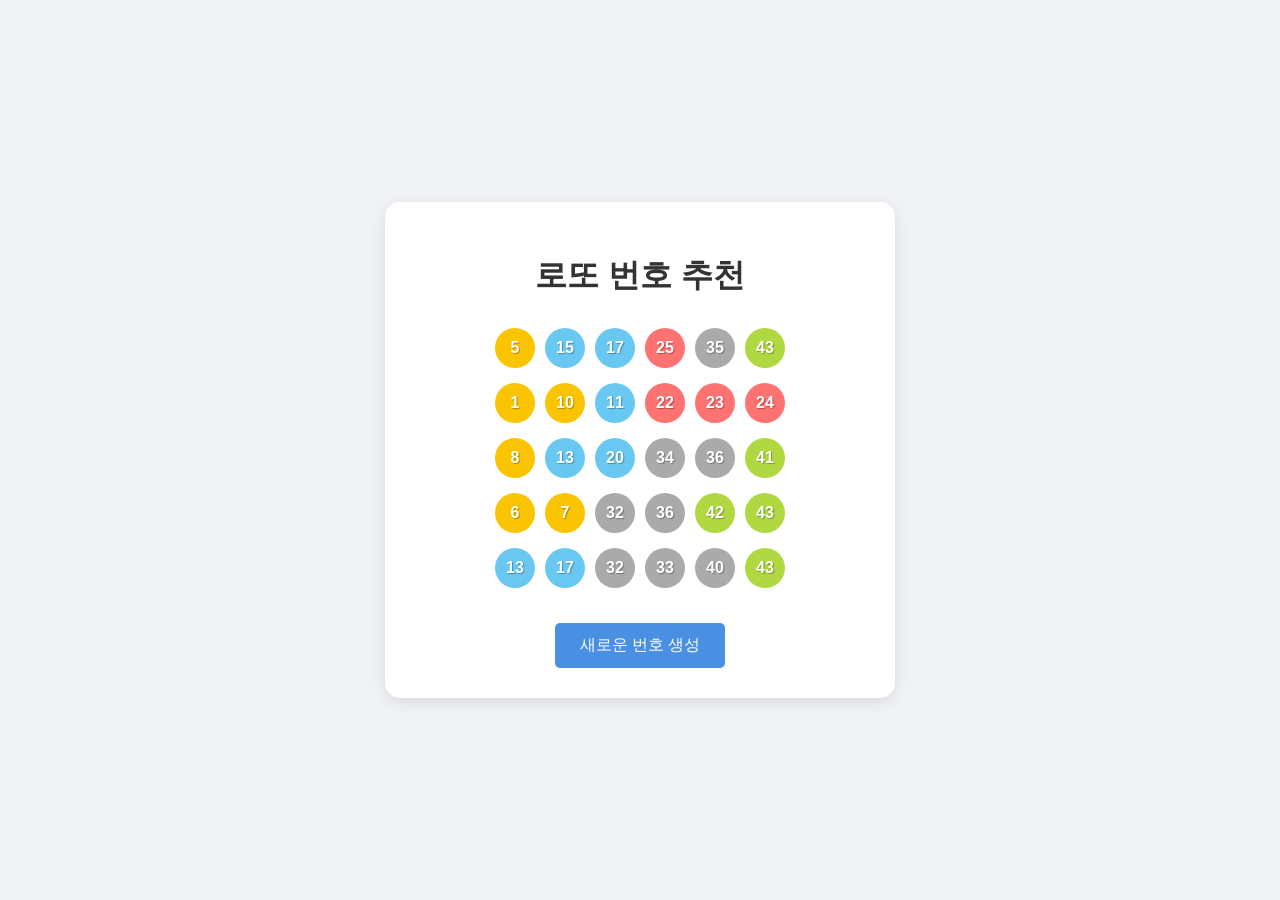
==== lotto.html @ 199c1509 "Add Lotto Recommender with Dark Mode" ====
<!DOCTYPE html>
<html lang="ko">
<head>
    <meta charset="UTF-8">
    <meta name="viewport" content="width=device-width, initial-scale=1.0">
    <title>로또 번호 추천기</title>
    <style>
        body {
            font-family: 'Malgun Gothic', sans-serif;
            display: flex;
            justify-content: center;
            align-items: center;
            min-height: 100vh;
            margin: 0;
            background-color: #f0f2f5;
        }
        .container {
            background: white;
            padding: 30px;
            border-radius: 15px;
            box-shadow: 0 4px 15px rgba(0,0,0,0.1);
            text-align: center;
            width: 450px;
        }
        h1 { color: #333; margin-bottom: 30px; }
        .lotto-row {
            display: flex;
            justify-content: center;
            gap: 10px;
            margin-bottom: 15px;
        }
        .ball {
            width: 40px;
            height: 40px;
            line-height: 40px;
            border-radius: 50%;
            color: white;
            font-weight: bold;
            font-size: 16px;
            text-shadow: 1px 1px 1px rgba(0,0,0,0.3);
        }
        /* 번호대별 색상 규정 */
        .ball-1 { background: #fbc400; }  /* 1~10: 노랑 */
        .ball-11 { background: #69c8f2; } /* 11~20: 파랑 */
        .ball-21 { background: #ff7272; } /* 21~30: 빨강 */
        .ball-31 { background: #aaa; }    /* 31~40: 회색 */
        .ball-41 { background: #b0d840; } /* 41~45: 초록 */

        button {
            margin-top: 20px;
            padding: 12px 25px;
            background-color: #4a90e2;
            color: white;
            border: none;
            border-radius: 5px;
            font-size: 16px;
            cursor: pointer;
            transition: background 0.3s;
        }
        button:hover { background-color: #357abd; }
    </style>
</head>
<body>

<div class="container">
    <h1>로또 번호 추천</h1>
    <div id="result"></div>
    <button onclick="generateLottoSets()">새로운 번호 생성</button>
</div>

<script>
    function getBallColorClass(num) {
        if (num <= 10) return 'ball-1';
        if (num <= 20) return 'ball-11';
        if (num <= 30) return 'ball-21';
        if (num <= 40) return 'ball-31';
        return 'ball-41';
    }

    function generateLottoSets() {
        const resultDiv = document.getElementById('result');
        resultDiv.innerHTML = ''; 

        for (let i = 0; i < 5; i++) {
            const numbers = [];
            while (numbers.length < 6) {
                const num = Math.floor(Math.random() * 45) + 1;
                if (!numbers.includes(num)) {
                    numbers.push(num);
                }
            }
            numbers.sort((a, b) => a - b); 

            const row = document.createElement('div');
            row.className = 'lotto-row';

            numbers.forEach(num => {
                const ball = document.createElement('div');
                ball.className = `ball ${getBallColorClass(num)}`;
                ball.innerText = num;
                row.appendChild(ball);
            });

            resultDiv.appendChild(row);
        }
    }

    window.onload = generateLottoSets;
</script>

</body>
</html>
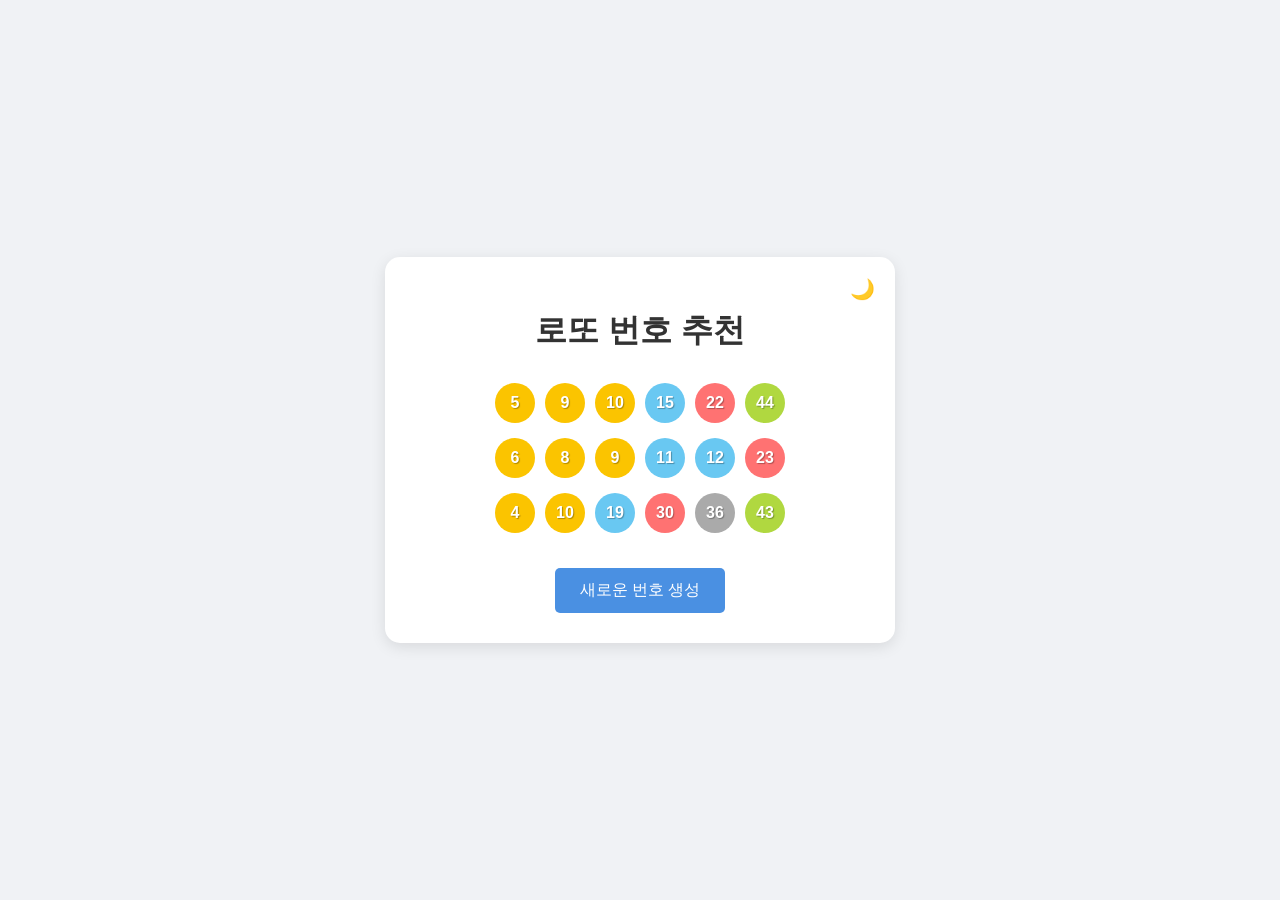
==== commit ca98aa65: "Change lotto sets from 5 to 3" ====
--- a/lotto.html
+++ b/lotto.html
@@ -5,6 +5,20 @@
     <meta name="viewport" content="width=device-width, initial-scale=1.0">
     <title>로또 번호 추천기</title>
     <style>
+        :root {
+            --bg-color: #f0f2f5;
+            --container-bg: white;
+            --text-color: #333;
+            --shadow: rgba(0,0,0,0.1);
+        }
+
+        [data-theme='dark'] {
+            --bg-color: #1a1a1a;
+            --container-bg: #2d2d2d;
+            --text-color: #f0f2f5;
+            --shadow: rgba(0,0,0,0.5);
+        }
+
         body {
             font-family: 'Malgun Gothic', sans-serif;
             display: flex;
@@ -12,17 +26,31 @@
             align-items: center;
             min-height: 100vh;
             margin: 0;
-            background-color: #f0f2f5;
+            background-color: var(--bg-color);
+            color: var(--text-color);
+            transition: background-color 0.3s, color 0.3s;
         }
         .container {
-            background: white;
+            background: var(--container-bg);
             padding: 30px;
             border-radius: 15px;
-            box-shadow: 0 4px 15px rgba(0,0,0,0.1);
+            box-shadow: 0 4px 15px var(--shadow);
             text-align: center;
             width: 450px;
+            position: relative;
         }
-        h1 { color: #333; margin-bottom: 30px; }
+        .theme-toggle {
+            position: absolute;
+            top: 20px;
+            right: 20px;
+            cursor: pointer;
+            font-size: 20px;
+            background: none;
+            border: none;
+            padding: 0;
+            color: var(--text-color);
+        }
+        h1 { margin-bottom: 30px; }
         .lotto-row {
             display: flex;
             justify-content: center;
@@ -39,14 +67,13 @@
             font-size: 16px;
             text-shadow: 1px 1px 1px rgba(0,0,0,0.3);
         }
-        /* 번호대별 색상 규정 */
-        .ball-1 { background: #fbc400; }  /* 1~10: 노랑 */
-        .ball-11 { background: #69c8f2; } /* 11~20: 파랑 */
-        .ball-21 { background: #ff7272; } /* 21~30: 빨강 */
-        .ball-31 { background: #aaa; }    /* 31~40: 회색 */
-        .ball-41 { background: #b0d840; } /* 41~45: 초록 */
+        .ball-1 { background: #fbc400; }
+        .ball-11 { background: #69c8f2; }
+        .ball-21 { background: #ff7272; }
+        .ball-31 { background: #aaa; }
+        .ball-41 { background: #b0d840; }
 
-        button {
+        .btn-generate {
             margin-top: 20px;
             padding: 12px 25px;
             background-color: #4a90e2;
@@ -57,18 +84,30 @@
             cursor: pointer;
             transition: background 0.3s;
         }
-        button:hover { background-color: #357abd; }
+        .btn-generate:hover { background-color: #357abd; }
     </style>
 </head>
 <body>
 
 <div class="container">
+    <button class="theme-toggle" onclick="toggleTheme()" id="theme-btn">🌙</button>
     <h1>로또 번호 추천</h1>
     <div id="result"></div>
-    <button onclick="generateLottoSets()">새로운 번호 생성</button>
+    <button class="btn-generate" onclick="generateLottoSets()">새로운 번호 생성</button>
 </div>
 
 <script>
+    function toggleTheme() {
+        const body = document.body;
+        const btn = document.getElementById('theme-btn');
+        if (body.getAttribute('data-theme') === 'dark') {
+            body.removeAttribute('data-theme');
+            btn.innerText = '🌙';
+        } else {
+            body.setAttribute('data-theme', 'dark');
+            btn.innerText = '☀️';
+        }
+    }
     function getBallColorClass(num) {
         if (num <= 10) return 'ball-1';
         if (num <= 20) return 'ball-11';
@@ -81,7 +120,7 @@
         const resultDiv = document.getElementById('result');
         resultDiv.innerHTML = ''; 
 
-        for (let i = 0; i < 5; i++) {
+        for (let i = 0; i < 3; i++) {
             const numbers = [];
             while (numbers.length < 6) {
                 const num = Math.floor(Math.random() * 45) + 1;
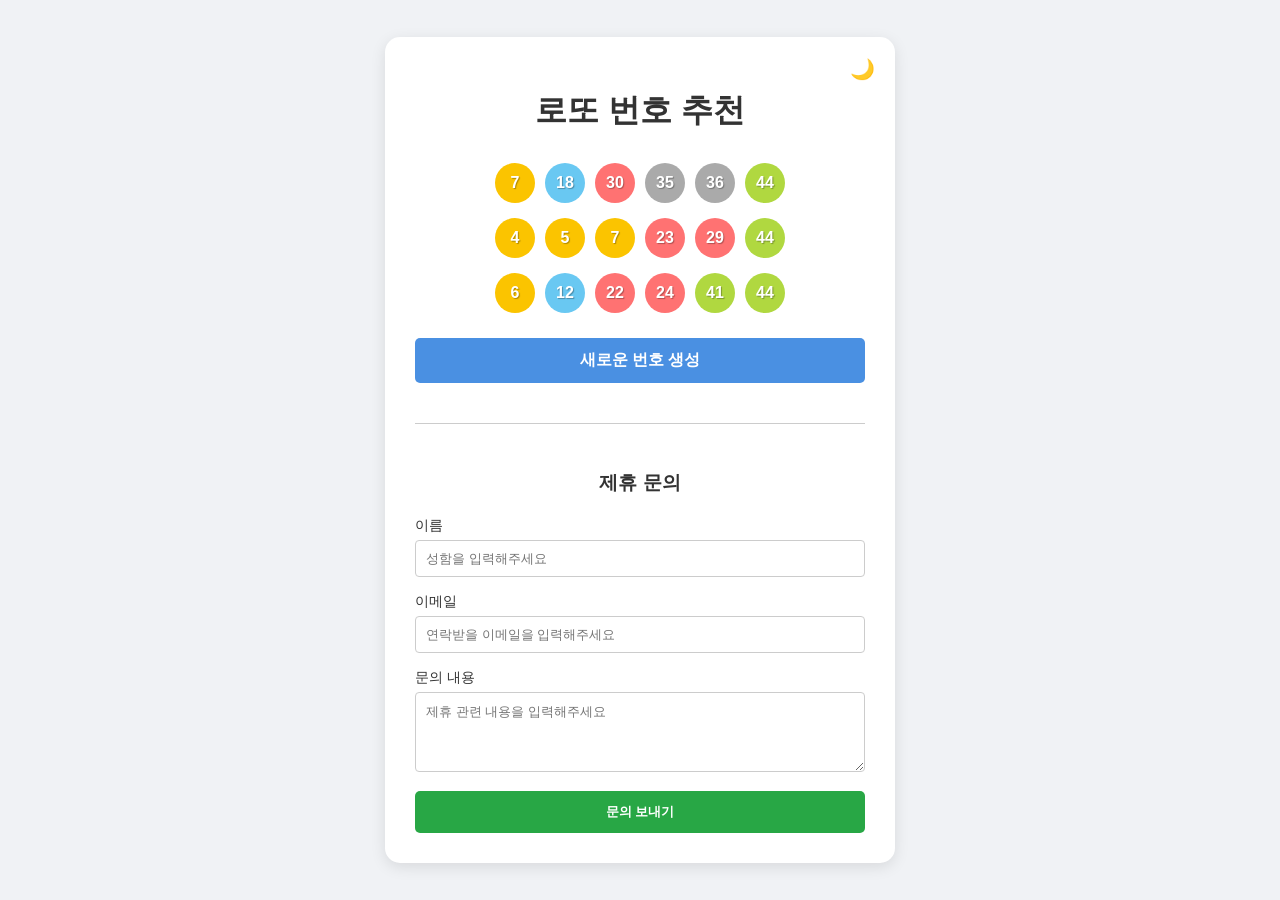
==== commit 871c31f3: "Add Formspree affiliation inquiry form" ====
--- a/lotto.html
+++ b/lotto.html
@@ -10,6 +10,8 @@
             --container-bg: white;
             --text-color: #333;
             --shadow: rgba(0,0,0,0.1);
+            --input-bg: #fff;
+            --input-border: #ccc;
         }
 
         [data-theme='dark'] {
@@ -17,6 +19,8 @@
             --container-bg: #2d2d2d;
             --text-color: #f0f2f5;
             --shadow: rgba(0,0,0,0.5);
+            --input-bg: #3d3d3d;
+            --input-border: #555;
         }
 
         body {
@@ -29,6 +33,8 @@
             background-color: var(--bg-color);
             color: var(--text-color);
             transition: background-color 0.3s, color 0.3s;
+            padding: 20px;
+            box-sizing: border-box;
         }
         .container {
             background: var(--container-bg);
@@ -36,7 +42,8 @@
             border-radius: 15px;
             box-shadow: 0 4px 15px var(--shadow);
             text-align: center;
-            width: 450px;
+            width: 100%;
+            max-width: 450px;
             position: relative;
         }
         .theme-toggle {
@@ -74,7 +81,7 @@
         .ball-41 { background: #b0d840; }
 
         .btn-generate {
-            margin-top: 20px;
+            margin-top: 10px;
             padding: 12px 25px;
             background-color: #4a90e2;
             color: white;
@@ -83,8 +90,59 @@
             font-size: 16px;
             cursor: pointer;
             transition: background 0.3s;
+            width: 100%;
+            font-weight: bold;
         }
         .btn-generate:hover { background-color: #357abd; }
+
+        /* 제휴 문의 폼 스타일 */
+        .inquiry-section {
+            margin-top: 40px;
+            border-top: 1px solid var(--input-border);
+            padding-top: 30px;
+            text-align: left;
+        }
+        .inquiry-section h2 {
+            font-size: 1.2rem;
+            margin-bottom: 20px;
+            text-align: center;
+        }
+        .form-group {
+            margin-bottom: 15px;
+        }
+        .form-group label {
+            display: block;
+            margin-bottom: 5px;
+            font-size: 0.9rem;
+        }
+        .form-group input, .form-group textarea {
+            width: 100%;
+            padding: 10px;
+            border: 1px solid var(--input-border);
+            border-radius: 4px;
+            background-color: var(--input-bg);
+            color: var(--text-color);
+            box-sizing: border-box;
+            font-family: inherit;
+        }
+        .form-group textarea {
+            height: 80px;
+            resize: vertical;
+        }
+        .btn-submit {
+            width: 100%;
+            padding: 12px;
+            background-color: #28a745;
+            color: white;
+            border: none;
+            border-radius: 5px;
+            cursor: pointer;
+            font-weight: bold;
+            transition: background 0.3s;
+        }
+        .btn-submit:hover {
+            background-color: #218838;
+        }
     </style>
 </head>
 <body>
@@ -94,6 +152,26 @@
     <h1>로또 번호 추천</h1>
     <div id="result"></div>
     <button class="btn-generate" onclick="generateLottoSets()">새로운 번호 생성</button>
+
+    <!-- 제휴 문의 섹션 -->
+    <div class="inquiry-section">
+        <h2>제휴 문의</h2>
+        <form action="https://formspree.io/f/mvzvyvaw" method="POST">
+            <div class="form-group">
+                <label for="name">이름</label>
+                <input type="text" id="name" name="name" required placeholder="성함을 입력해주세요">
+            </div>
+            <div class="form-group">
+                <label for="email">이메일</label>
+                <input type="email" id="email" name="_replyto" required placeholder="연락받을 이메일을 입력해주세요">
+            </div>
+            <div class="form-group">
+                <label for="message">문의 내용</label>
+                <textarea id="message" name="message" required placeholder="제휴 관련 내용을 입력해주세요"></textarea>
+            </div>
+            <button type="submit" class="btn-submit">문의 보내기</button>
+        </form>
+    </div>
 </div>
 
 <script>
